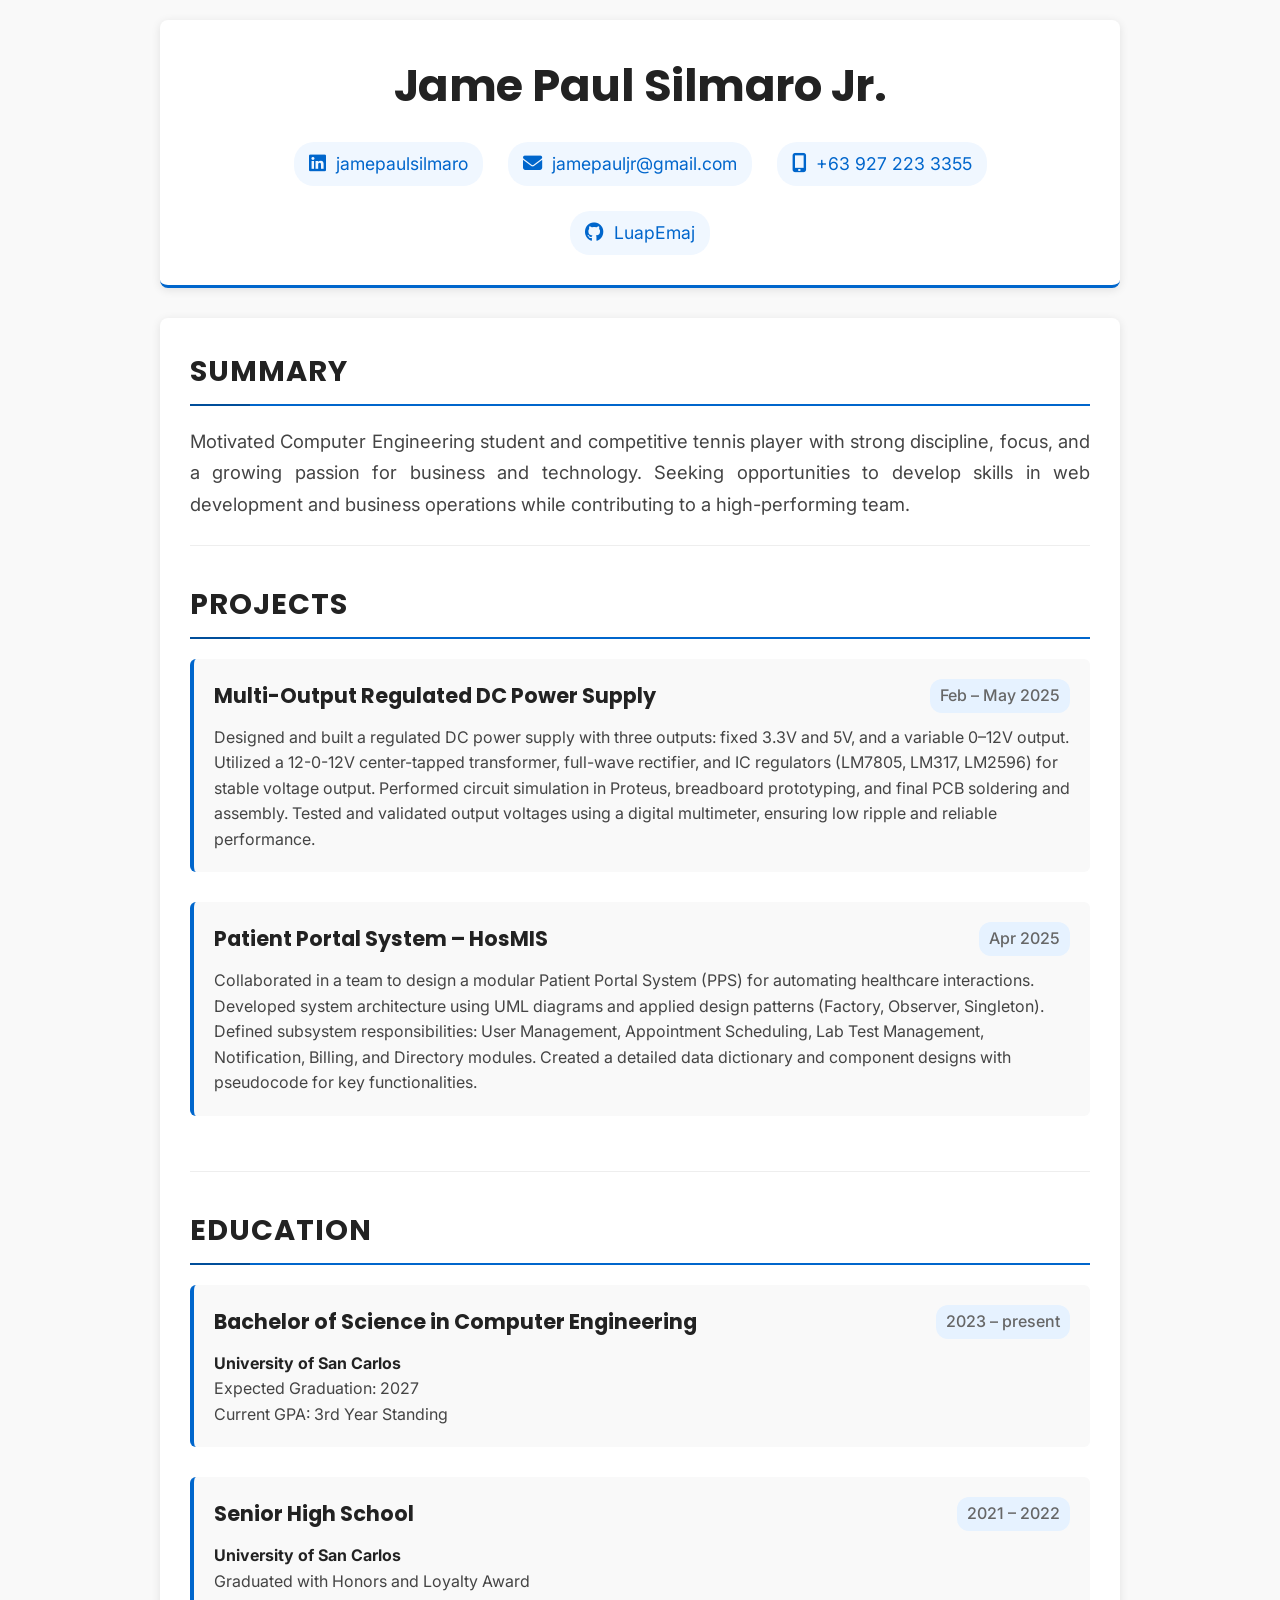
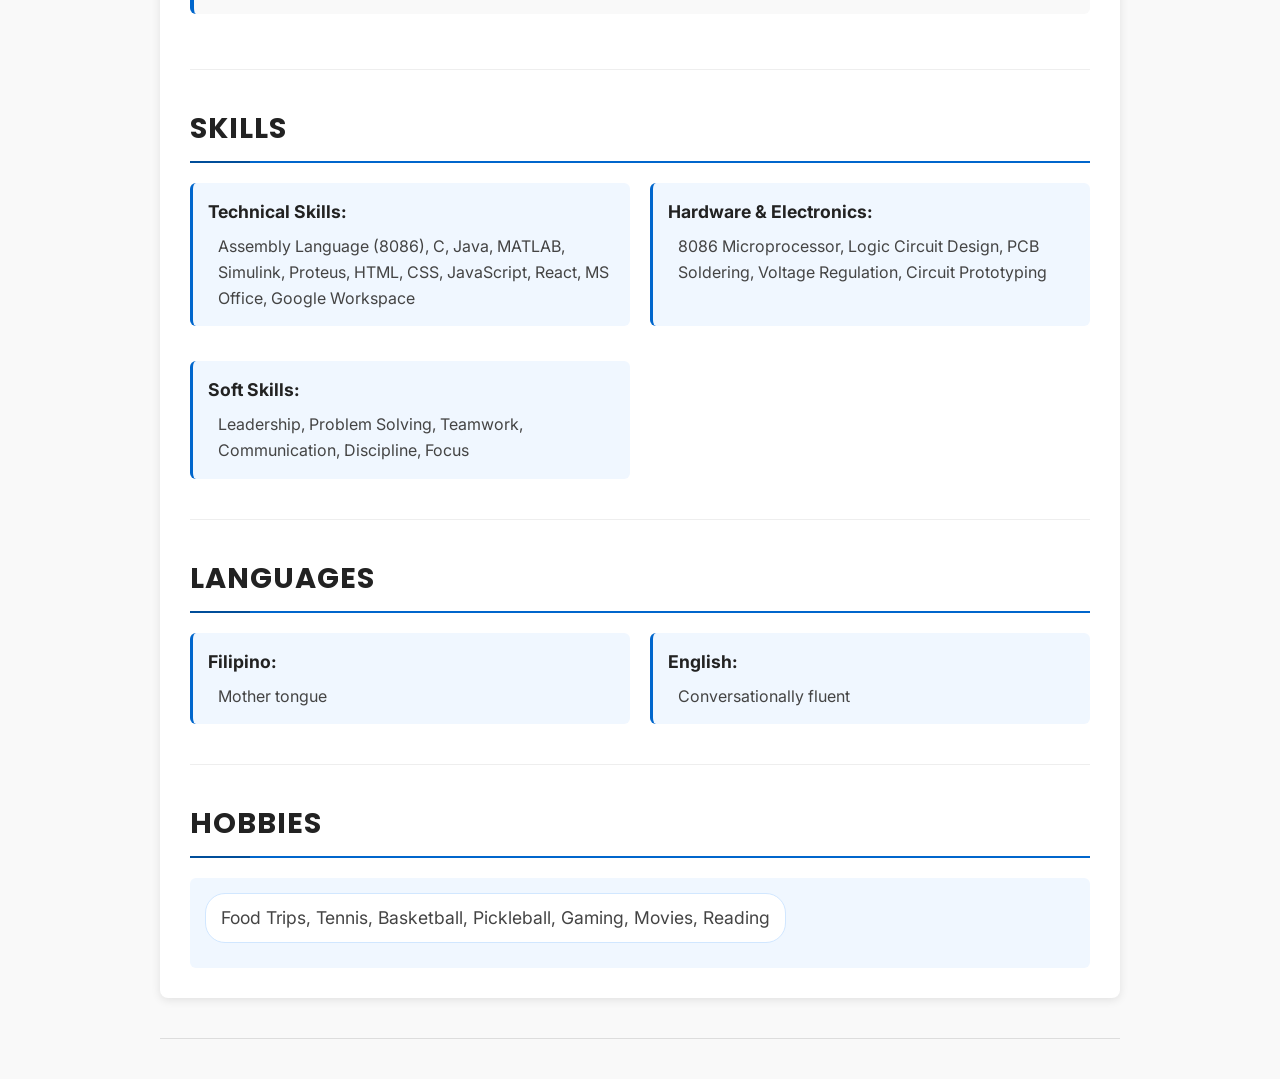
==== index.html @ 5ff4ba2f "Add files via upload" ====
<!DOCTYPE html>
<html lang="en">
<head>
    <meta charset="UTF-8">
    <meta name="viewport" content="width=device-width, initial-scale=1.0">
    <title>Jame Paul Silmaro Jr. - Resume</title>
    <link rel="stylesheet" href="https://cdnjs.cloudflare.com/ajax/libs/font-awesome/6.4.0/css/all.min.css">
    <link rel="preconnect" href="https://fonts.googleapis.com">
    <link rel="preconnect" href="https://fonts.gstatic.com" crossorigin>
    <link href="https://fonts.googleapis.com/css2?family=Inter:wght@400;500;600;700&family=Poppins:wght@600;700&display=swap" rel="stylesheet">
    <link rel="stylesheet" href="style.css">
</head>
<body>
    <!-- Header with Contact Info -->
    <header class="header">
        <div class="header-content">
            <h1>Jame Paul Silmaro Jr.</h1>
            <div class="contact-info">
                <div class="contact-item">
                    <i class="fab fa-linkedin"></i>
                    <a href="https://www.linkedin.com/in/jamepaulsilmaro" target="_blank">jamepaulsilmaro</a>
                </div>
                <div class="contact-item">
                    <i class="fas fa-envelope"></i>
                    <a href="mailto:jamepauljr@gmail.com">jamepauljr@gmail.com</a>
                </div>
                <div class="contact-item">
                    <i class="fas fa-mobile-alt"></i>
                    <a href="tel:+639272233355">+63 927 223 3355</a>
                </div>
                <div class="contact-item">
                    <i class="fab fa-github"></i>
                    <a href="https://www.github.com/LuapEmaj" target="_blank">LuapEmaj</a>
                </div>
            </div>
        </div>
    </header>

    <!-- Main Content -->
    <main class="main-content">
        <!-- Summary Section -->
        <section class="section">
            <h2 class="section-title">Summary</h2>
            <p class="summary">
                Motivated Computer Engineering student and competitive tennis player with strong discipline, focus, and a growing passion for business and technology. Seeking opportunities to develop skills in web development and business operations while contributing to a high-performing team.
            </p>
        </section>

        <!-- Projects Section -->
        <section class="section">
            <h2 class="section-title">Projects</h2>
            
            <div class="item">
                <div class="item-header">
                    <h3 class="item-title">Multi-Output Regulated DC Power Supply</h3>
                    <span class="item-date">Feb – May 2025</span>
                </div>
                <div class="item-content">
                    <p>Designed and built a regulated DC power supply with three outputs: fixed 3.3V and 5V, and a variable 0–12V output. Utilized a 12-0-12V center-tapped transformer, full-wave rectifier, and IC regulators (LM7805, LM317, LM2596) for stable voltage output. Performed circuit simulation in Proteus, breadboard prototyping, and final PCB soldering and assembly. Tested and validated output voltages using a digital multimeter, ensuring low ripple and reliable performance.</p>
                </div>
            </div>
            
            <div class="item">
                <div class="item-header">
                    <h3 class="item-title">Patient Portal System – HosMIS</h3>
                    <span class="item-date">Apr 2025</span>
                </div>
                <div class="item-content">
                    <p>Collaborated in a team to design a modular Patient Portal System (PPS) for automating healthcare interactions. Developed system architecture using UML diagrams and applied design patterns (Factory, Observer, Singleton). Defined subsystem responsibilities: User Management, Appointment Scheduling, Lab Test Management, Notification, Billing, and Directory modules. Created a detailed data dictionary and component designs with pseudocode for key functionalities.</p>
                </div>
            </div>
        </section>

        <!-- Education Section -->
        <section class="section">
            <h2 class="section-title">Education</h2>
            
            <div class="item">
                <div class="item-header">
                    <h3 class="item-title">Bachelor of Science in Computer Engineering</h3>
                    <span class="item-date">2023 – present</span>
                </div>
                <div class="item-content">
                    <p><strong>University of San Carlos</strong><br>
                    Expected Graduation: 2027<br>
                    Current GPA: 3rd Year Standing</p>
                </div>
            </div>
            
            <div class="item">
                <div class="item-header">
                    <h3 class="item-title">Senior High School</h3>
                    <span class="item-date">2021 – 2022</span>
                </div>
                <div class="item-content">
                    <p><strong>University of San Carlos</strong><br>
                    Graduated with Honors and Loyalty Award</p>
                </div>
            </div>
        </section>

        <!-- Skills Section -->
        <section class="section">
            <h2 class="section-title">Skills</h2>
            <div class="skills-container">
                <div class="skill-category">
                    <div class="category-title">Technical Skills:</div>
                    <div class="category-content">
                        Assembly Language (8086), C, Java, MATLAB, Simulink, Proteus, HTML, CSS, JavaScript, React, MS Office, Google Workspace
                    </div>
                </div>
                
                <div class="skill-category">
                    <div class="category-title">Hardware & Electronics:</div>
                    <div class="category-content">
                        8086 Microprocessor, Logic Circuit Design, PCB Soldering, Voltage Regulation, Circuit Prototyping
                    </div>
                </div>
                
                <div class="skill-category">
                    <div class="category-title">Soft Skills:</div>
                    <div class="category-content">
                        Leadership, Problem Solving, Teamwork, Communication, Discipline, Focus
                    </div>
                </div>
            </div>
        </section>

        <!-- Languages Section -->
        <section class="section">
            <h2 class="section-title">Languages</h2>
            <div class="languages-container">
                <div class="language-item">
                    <div class="category-title">Filipino:</div>
                    <div class="category-content">Mother tongue</div>
                </div>
                
                <div class="language-item">
                    <div class="category-title">English:</div>
                    <div class="category-content">Conversationally fluent</div>
                </div>
            </div>
        </section>

        <!-- Hobbies Section -->
        <section class="section">
            <h2 class="section-title">Hobbies</h2>
            <div class="hobbies">
                <p>Food Trips, Tennis, Basketball, Pickleball, Gaming, Movies, Reading</p>
            </div>
        </section>
    </main>

    <!-- Footer -->
    <footer class="footer">
        <div class="footer-content">
        </div>
    </footer>

    <script>
        // Set current date in footer
        const currentDate = new Date().toLocaleDateString('en-US', {
            year: 'numeric',
            month: 'long',
            day: 'numeric'
        });
        document.getElementById('current-date').textContent = currentDate;
        
        // Add print functionality
        document.addEventListener('keydown', function(e) {
            if (e.ctrlKey && e.key === 'p') {
                e.preventDefault();
                window.print();
            }
        });
    </script>
</body>
</html>
---- style.css ----
/* Reset and Base Styles */
* {
    margin: 0;
    padding: 0;
    box-sizing: border-box;
}

body {
    font-family: 'Inter', sans-serif;
    line-height: 1.6;
    color: #333;
    background-color: #f9f9f9;
    max-width: 1000px;
    margin: 0 auto;
    padding: 20px;
}

a {
    color: #0066cc;
    text-decoration: none;
    transition: color 0.3s ease;
}

a:hover {
    color: #004d99;
    text-decoration: underline;
}

/* Header Section */
.header {
    background-color: #fff;
    padding: 30px;
    border-radius: 8px;
    box-shadow: 0 2px 10px rgba(0, 0, 0, 0.1);
    margin-bottom: 30px;
    text-align: center;
    border-bottom: 3px solid #0066cc;
}

.header-content {
    max-width: 800px;
    margin: 0 auto;
}

.header h1 {
    font-family: 'Poppins', sans-serif;
    font-size: 2.8rem;
    margin-bottom: 20px;
    color: #222;
    letter-spacing: -0.5px;
    font-weight: 700;
}

.contact-info {
    display: flex;
    justify-content: center;
    flex-wrap: wrap;
    gap: 25px;
    font-size: 1.1rem;
    margin-top: 15px;
}

.contact-item {
    display: flex;
    align-items: center;
    gap: 10px;
    padding: 8px 15px;
    background-color: #f0f7ff;
    border-radius: 20px;
    transition: transform 0.3s ease, background-color 0.3s ease;
}

.contact-item:hover {
    transform: translateY(-2px);
    background-color: #e1f0ff;
}

.contact-item i {
    color: #0066cc;
    font-size: 1.2rem;
}

/* Main Content */
.main-content {
    background-color: #fff;
    padding: 30px;
    border-radius: 8px;
    box-shadow: 0 2px 10px rgba(0, 0, 0, 0.1);
}

/* Section Styling */
.section {
    margin-bottom: 35px;
    padding-bottom: 25px;
    border-bottom: 1px solid #eee;
}

.section:last-of-type {
    border-bottom: none;
    margin-bottom: 0;
    padding-bottom: 0;
}

.section-title {
    font-family: 'Poppins', sans-serif;
    font-size: 1.8rem;
    margin-bottom: 20px;
    color: #222;
    text-transform: uppercase;
    letter-spacing: 1px;
    padding-bottom: 10px;
    border-bottom: 2px solid #0066cc;
    position: relative;
}

.section-title::after {
    content: '';
    position: absolute;
    bottom: -2px;
    left: 0;
    width: 60px;
    height: 2px;
    background-color: #004d99;
}

/* Summary Section */
.summary {
    font-size: 1.15rem;
    line-height: 1.7;
    text-align: justify;
    color: #444;
}

/* Item Styling for Projects and Education */
.item {
    margin-bottom: 30px;
    padding: 20px;
    background-color: #f9f9f9;
    border-radius: 6px;
    border-left: 4px solid #0066cc;
    transition: transform 0.3s ease, box-shadow 0.3s ease;
}

.item:hover {
    transform: translateX(5px);
    box-shadow: 0 4px 12px rgba(0, 0, 0, 0.1);
}

.item-header {
    display: flex;
    justify-content: space-between;
    align-items: flex-start;
    margin-bottom: 12px;
    flex-wrap: wrap;
}

.item-title {
    font-family: 'Poppins', sans-serif;
    font-size: 1.3rem;
    font-weight: 700;
    color: #222;
    margin-right: 15px;
}

.item-date {
    font-size: 1rem;
    color: #666;
    white-space: nowrap;
    background-color: #e6f2ff;
    padding: 4px 10px;
    border-radius: 12px;
    font-weight: 500;
}

.item-content {
    line-height: 1.6;
    color: #444;
}

.item-content strong {
    color: #222;
}

/* Skills & Languages */
.skills-container, .languages-container {
    display: grid;
    grid-template-columns: repeat(auto-fill, minmax(300px, 1fr));
    gap: 20px;
}

.skill-category, .language-item {
    margin-bottom: 15px;
    padding: 15px;
    background-color: #f0f7ff;
    border-radius: 6px;
    border-left: 3px solid #0066cc;
}

.category-title {
    font-weight: 700;
    margin-bottom: 8px;
    color: #222;
    font-size: 1.1rem;
}

.category-content {
    padding-left: 10px;
    color: #444;
    line-height: 1.6;
}

/* Hobbies */
.hobbies {
    font-size: 1.1rem;
    line-height: 1.8;
    padding: 15px;
    background-color: #f0f7ff;
    border-radius: 6px;
    color: #444;
}

.hobbies p {
    display: inline-block;
    padding: 8px 15px;
    background-color: #fff;
    border-radius: 20px;
    margin-right: 10px;
    margin-bottom: 10px;
    border: 1px solid #d1e7ff;
}

/* Footer */
.footer {
    text-align: center;
    margin-top: 40px;
    padding-top: 20px;
    border-top: 1px solid #ddd;
    color: #666;
    font-size: 0.9rem;
}

.footer-content {
    max-width: 800px;
    margin: 0 auto;
}

/* Responsive Design */
@media (max-width: 768px) {
    body {
        padding: 15px;
    }
    
    .header {
        padding: 20px;
    }
    
    .header h1 {
        font-size: 2.2rem;
    }
    
    .contact-info {
        flex-direction: column;
        align-items: center;
        gap: 12px;
    }
    
    .contact-item {
        width: 100%;
        justify-content: center;
    }
    
    .main-content {
        padding: 20px;
    }
    
    .item-header {
        flex-direction: column;
        align-items: flex-start;
    }
    
    .item-date {
        margin-top: 8px;
    }
    
    .skills-container, .languages-container {
        grid-template-columns: 1fr;
    }
    
    .section-title {
        font-size: 1.6rem;
    }
}

@media (max-width: 480px) {
    .header h1 {
        font-size: 1.8rem;
    }
    
    .section-title {
        font-size: 1.4rem;
    }
    
    .item-title {
        font-size: 1.1rem;
    }
    
    .item {
        padding: 15px;
    }
}

/* Print Styles */
@media print {
    body {
        background-color: white;
        padding: 0;
        max-width: 100%;
        font-size: 12pt;
    }
    
    .header {
        box-shadow: none;
        border: 1px solid #ddd;
    }
    
    .main-content {
        box-shadow: none;
        border: 1px solid #ddd;
    }
    
    .section {
        page-break-inside: avoid;
    }
    
    .item {
        break-inside: avoid;
    }
    
    a {
        color: #333;
        text-decoration: none;
    }
    
    .contact-item {
        background-color: transparent;
    }
    
    .item-date {
        background-color: transparent;
    }
    
    .skill-category, .language-item, .hobbies {
        background-color: transparent;
        border-left: none;
    }
    
    .footer {
        border-top: 1px solid #aaa;
    }
}
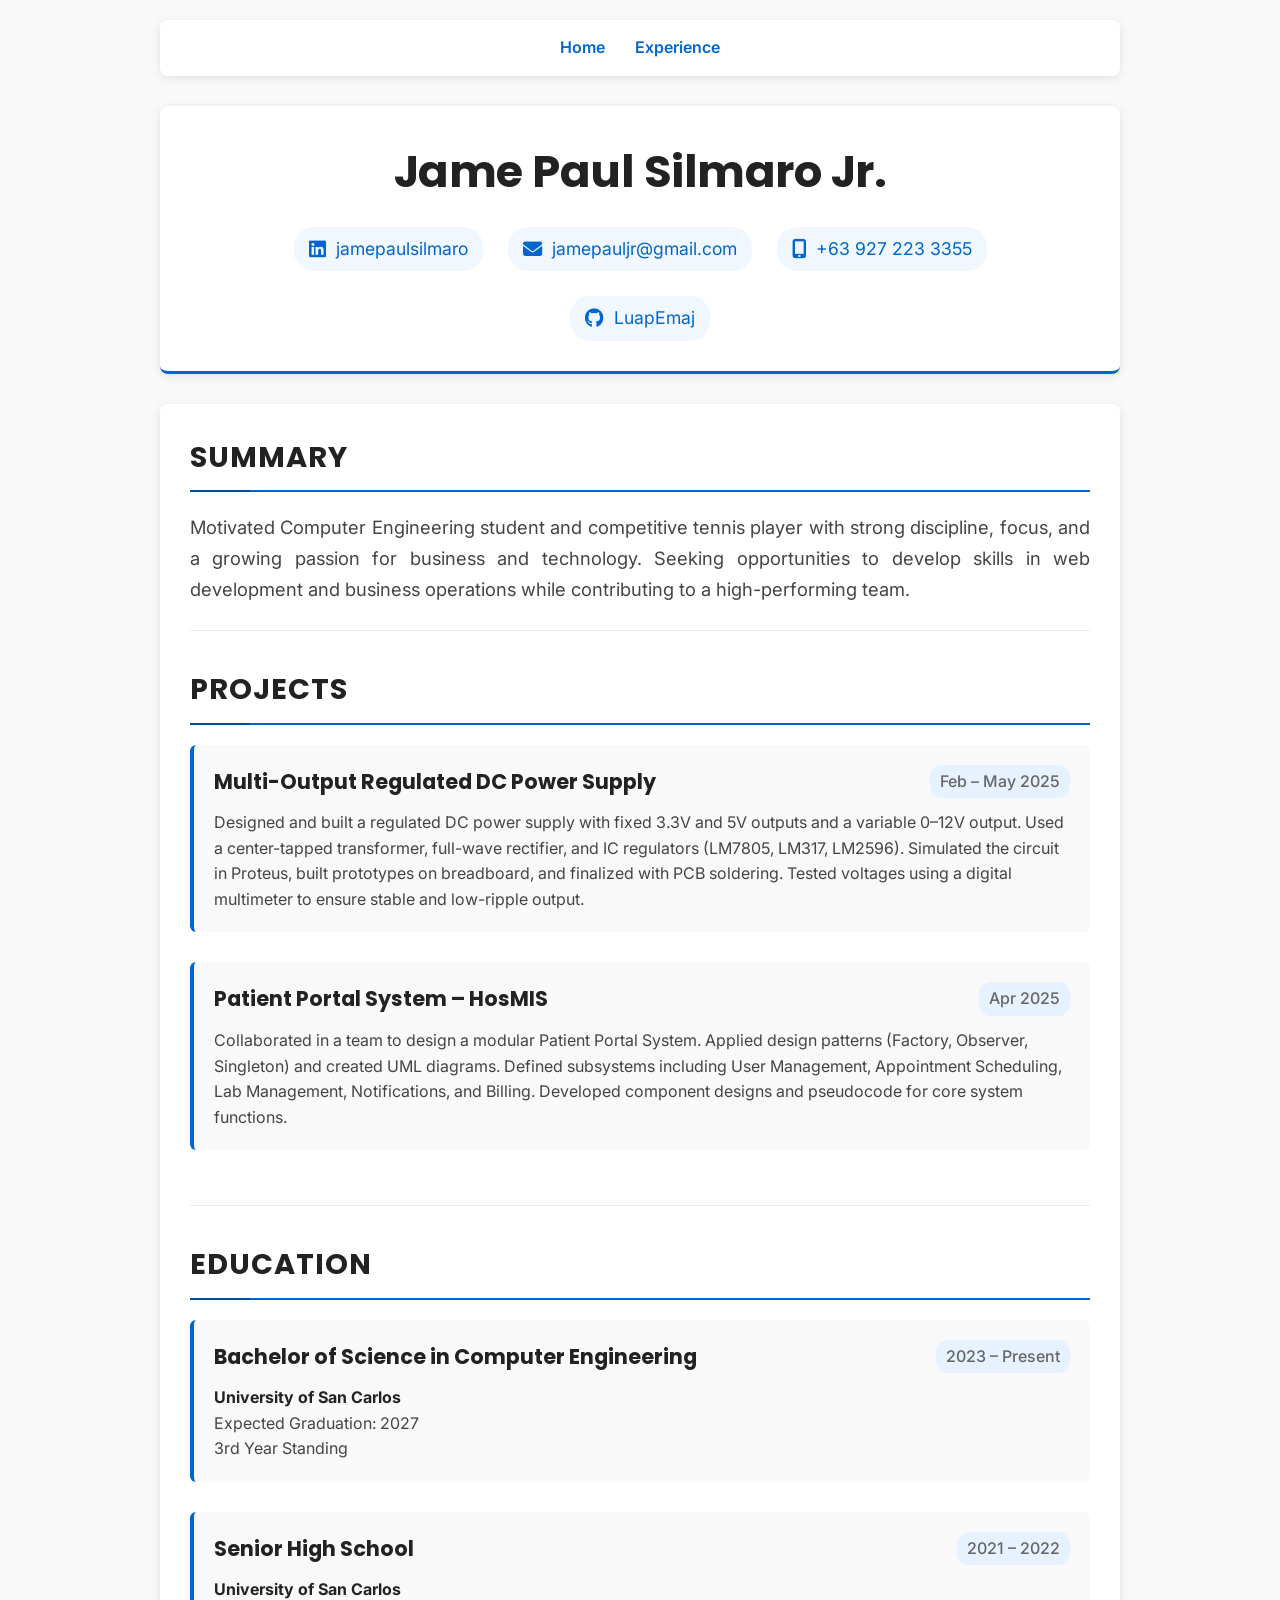
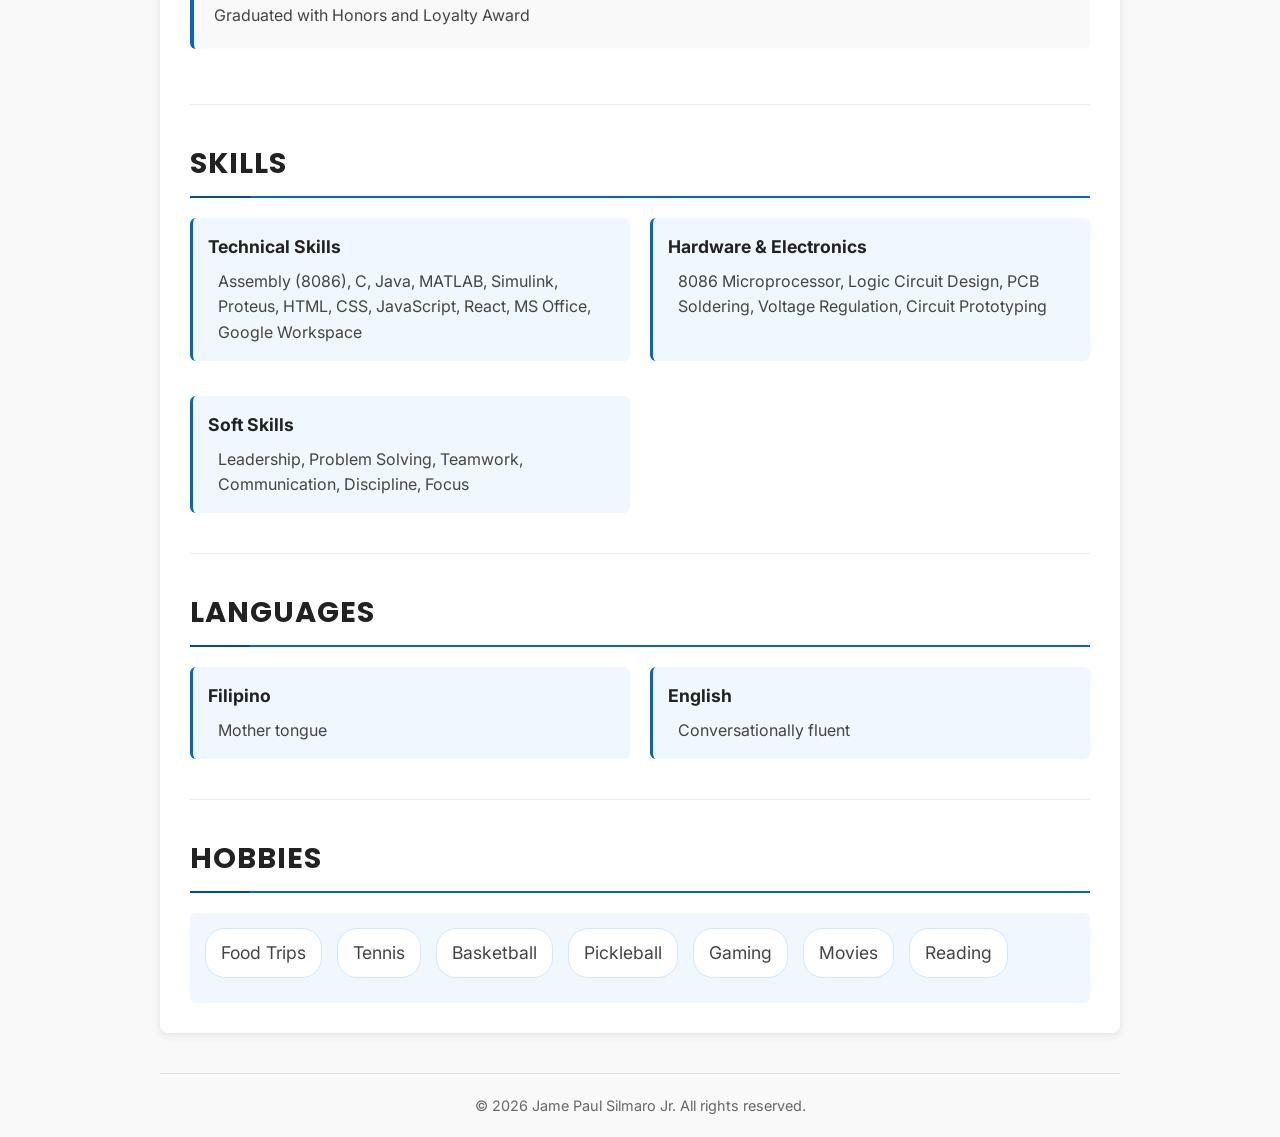
==== commit 62c41112: "commit" ====
--- a/index.html
+++ b/index.html
@@ -2,32 +2,50 @@
 <html lang="en">
 <head>
     <meta charset="UTF-8">
+    <title>Jame Paul Silmaro Jr. - Resume</title>
     <meta name="viewport" content="width=device-width, initial-scale=1.0">
-    <title>Jame Paul Silmaro Jr. - Resume</title>
     <link rel="stylesheet" href="https://cdnjs.cloudflare.com/ajax/libs/font-awesome/6.4.0/css/all.min.css">
+
+    <!-- Google Fonts -->
     <link rel="preconnect" href="https://fonts.googleapis.com">
     <link rel="preconnect" href="https://fonts.gstatic.com" crossorigin>
     <link href="https://fonts.googleapis.com/css2?family=Inter:wght@400;500;600;700&family=Poppins:wght@600;700&display=swap" rel="stylesheet">
+
+    <!-- Main CSS -->
     <link rel="stylesheet" href="style.css">
 </head>
+
 <body>
-    <!-- Header with Contact Info -->
+
+    <!-- Navigation -->
+    <nav class="nav">
+        <div class="nav-container">
+            <a href="index.html">Home</a>
+            <a href="experience.html">Experience</a>
+        </div>
+    </nav>
+
+    <!-- Header -->
     <header class="header">
         <div class="header-content">
             <h1>Jame Paul Silmaro Jr.</h1>
+
             <div class="contact-info">
                 <div class="contact-item">
                     <i class="fab fa-linkedin"></i>
                     <a href="https://www.linkedin.com/in/jamepaulsilmaro" target="_blank">jamepaulsilmaro</a>
                 </div>
+
                 <div class="contact-item">
                     <i class="fas fa-envelope"></i>
                     <a href="mailto:jamepauljr@gmail.com">jamepauljr@gmail.com</a>
                 </div>
+
                 <div class="contact-item">
                     <i class="fas fa-mobile-alt"></i>
                     <a href="tel:+639272233355">+63 927 223 3355</a>
                 </div>
+
                 <div class="contact-item">
                     <i class="fab fa-github"></i>
                     <a href="https://www.github.com/LuapEmaj" target="_blank">LuapEmaj</a>
@@ -38,141 +56,159 @@
 
     <!-- Main Content -->
     <main class="main-content">
-        <!-- Summary Section -->
+
+        <!-- Summary -->
         <section class="section">
             <h2 class="section-title">Summary</h2>
             <p class="summary">
-                Motivated Computer Engineering student and competitive tennis player with strong discipline, focus, and a growing passion for business and technology. Seeking opportunities to develop skills in web development and business operations while contributing to a high-performing team.
+                Motivated Computer Engineering student and competitive tennis player with strong discipline, focus, and a growing passion for business and technology.
+                Seeking opportunities to develop skills in web development and business operations while contributing to a high-performing team.
             </p>
         </section>
 
-        <!-- Projects Section -->
+        <!-- Projects -->
         <section class="section">
             <h2 class="section-title">Projects</h2>
-            
+
             <div class="item">
                 <div class="item-header">
                     <h3 class="item-title">Multi-Output Regulated DC Power Supply</h3>
                     <span class="item-date">Feb – May 2025</span>
                 </div>
                 <div class="item-content">
-                    <p>Designed and built a regulated DC power supply with three outputs: fixed 3.3V and 5V, and a variable 0–12V output. Utilized a 12-0-12V center-tapped transformer, full-wave rectifier, and IC regulators (LM7805, LM317, LM2596) for stable voltage output. Performed circuit simulation in Proteus, breadboard prototyping, and final PCB soldering and assembly. Tested and validated output voltages using a digital multimeter, ensuring low ripple and reliable performance.</p>
-                </div>
-            </div>
-            
+                    <p>
+                        Designed and built a regulated DC power supply with fixed 3.3V and 5V outputs and a variable 0–12V output.
+                        Used a center-tapped transformer, full-wave rectifier, and IC regulators (LM7805, LM317, LM2596).
+                        Simulated the circuit in Proteus, built prototypes on breadboard, and finalized with PCB soldering.
+                        Tested voltages using a digital multimeter to ensure stable and low-ripple output.
+                    </p>
+                </div>
+            </div>
+
             <div class="item">
                 <div class="item-header">
                     <h3 class="item-title">Patient Portal System – HosMIS</h3>
                     <span class="item-date">Apr 2025</span>
                 </div>
                 <div class="item-content">
-                    <p>Collaborated in a team to design a modular Patient Portal System (PPS) for automating healthcare interactions. Developed system architecture using UML diagrams and applied design patterns (Factory, Observer, Singleton). Defined subsystem responsibilities: User Management, Appointment Scheduling, Lab Test Management, Notification, Billing, and Directory modules. Created a detailed data dictionary and component designs with pseudocode for key functionalities.</p>
-                </div>
-            </div>
-        </section>
-
-        <!-- Education Section -->
+                    <p>
+                        Collaborated in a team to design a modular Patient Portal System.
+                        Applied design patterns (Factory, Observer, Singleton) and created UML diagrams.
+                        Defined subsystems including User Management, Appointment Scheduling, Lab Management, Notifications, and Billing.
+                        Developed component designs and pseudocode for core system functions.
+                    </p>
+                </div>
+            </div>
+        </section>
+
+        <!-- Education -->
         <section class="section">
             <h2 class="section-title">Education</h2>
-            
+
             <div class="item">
                 <div class="item-header">
                     <h3 class="item-title">Bachelor of Science in Computer Engineering</h3>
-                    <span class="item-date">2023 – present</span>
-                </div>
-                <div class="item-content">
-                    <p><strong>University of San Carlos</strong><br>
-                    Expected Graduation: 2027<br>
-                    Current GPA: 3rd Year Standing</p>
-                </div>
-            </div>
-            
+                    <span class="item-date">2023 – Present</span>
+                </div>
+                <div class="item-content">
+                    <p>
+                        <strong>University of San Carlos</strong><br>
+                        Expected Graduation: 2027<br>
+                        3rd Year Standing
+                    </p>
+                </div>
+            </div>
+
             <div class="item">
                 <div class="item-header">
                     <h3 class="item-title">Senior High School</h3>
                     <span class="item-date">2021 – 2022</span>
                 </div>
                 <div class="item-content">
-                    <p><strong>University of San Carlos</strong><br>
-                    Graduated with Honors and Loyalty Award</p>
-                </div>
-            </div>
-        </section>
-
-        <!-- Skills Section -->
+                    <p>
+                        <strong>University of San Carlos</strong><br>
+                        Graduated with Honors and Loyalty Award
+                    </p>
+                </div>
+            </div>
+        </section>
+
+        <!-- Skills -->
         <section class="section">
             <h2 class="section-title">Skills</h2>
+
             <div class="skills-container">
+
                 <div class="skill-category">
-                    <div class="category-title">Technical Skills:</div>
+                    <div class="category-title">Technical Skills</div>
                     <div class="category-content">
-                        Assembly Language (8086), C, Java, MATLAB, Simulink, Proteus, HTML, CSS, JavaScript, React, MS Office, Google Workspace
+                        Assembly (8086), C, Java, MATLAB, Simulink, Proteus,
+                        HTML, CSS, JavaScript, React,
+                        MS Office, Google Workspace
                     </div>
                 </div>
-                
+
                 <div class="skill-category">
-                    <div class="category-title">Hardware & Electronics:</div>
+                    <div class="category-title">Hardware & Electronics</div>
                     <div class="category-content">
-                        8086 Microprocessor, Logic Circuit Design, PCB Soldering, Voltage Regulation, Circuit Prototyping
+                        8086 Microprocessor, Logic Circuit Design,
+                        PCB Soldering, Voltage Regulation,
+                        Circuit Prototyping
                     </div>
                 </div>
-                
+
                 <div class="skill-category">
-                    <div class="category-title">Soft Skills:</div>
+                    <div class="category-title">Soft Skills</div>
                     <div class="category-content">
-                        Leadership, Problem Solving, Teamwork, Communication, Discipline, Focus
+                        Leadership, Problem Solving,
+                        Teamwork, Communication,
+                        Discipline, Focus
                     </div>
                 </div>
-            </div>
-        </section>
-
-        <!-- Languages Section -->
+
+            </div>
+        </section>
+
+        <!-- Languages -->
         <section class="section">
             <h2 class="section-title">Languages</h2>
+
             <div class="languages-container">
+
                 <div class="language-item">
-                    <div class="category-title">Filipino:</div>
+                    <div class="category-title">Filipino</div>
                     <div class="category-content">Mother tongue</div>
                 </div>
-                
+
                 <div class="language-item">
-                    <div class="category-title">English:</div>
+                    <div class="category-title">English</div>
                     <div class="category-content">Conversationally fluent</div>
                 </div>
-            </div>
-        </section>
-
-        <!-- Hobbies Section -->
+
+            </div>
+        </section>
+
+        <!-- Hobbies -->
         <section class="section">
             <h2 class="section-title">Hobbies</h2>
             <div class="hobbies">
-                <p>Food Trips, Tennis, Basketball, Pickleball, Gaming, Movies, Reading</p>
-            </div>
-        </section>
+                <p>Food Trips</p>
+                <p>Tennis</p>
+                <p>Basketball</p>
+                <p>Pickleball</p>
+                <p>Gaming</p>
+                <p>Movies</p>
+                <p>Reading</p>
+            </div>
+        </section>
+
     </main>
 
-    <!-- Footer -->
     <footer class="footer">
         <div class="footer-content">
+            <p>&copy; 2026 Jame Paul Silmaro Jr. All rights reserved.</p>
         </div>
     </footer>
 
-    <script>
-        // Set current date in footer
-        const currentDate = new Date().toLocaleDateString('en-US', {
-            year: 'numeric',
-            month: 'long',
-            day: 'numeric'
-        });
-        document.getElementById('current-date').textContent = currentDate;
-        
-        // Add print functionality
-        document.addEventListener('keydown', function(e) {
-            if (e.ctrlKey && e.key === 'p') {
-                e.preventDefault();
-                window.print();
-            }
-        });
-    </script>
 </body>
 </html>
--- a/style.css
+++ b/style.css
@@ -243,6 +243,33 @@
     max-width: 800px;
     margin: 0 auto;
 }
+/* Navigation */
+.nav {
+    background-color: #fff;
+    padding: 15px 30px;
+    margin-bottom: 30px;
+    border-radius: 8px;
+    box-shadow: 0 2px 10px rgba(0, 0, 0, 0.1);
+    text-align: center;
+}
+
+.nav-container {
+    display: flex;
+    justify-content: center;
+    gap: 30px;
+    flex-wrap: wrap;
+}
+
+.nav a {
+    font-weight: 600;
+    font-size: 1rem;
+    color: #0066cc;
+    transition: 0.3s ease;
+}
+
+.nav a:hover {
+    color: #004d99;
+}
 
 /* Responsive Design */
 @media (max-width: 768px) {
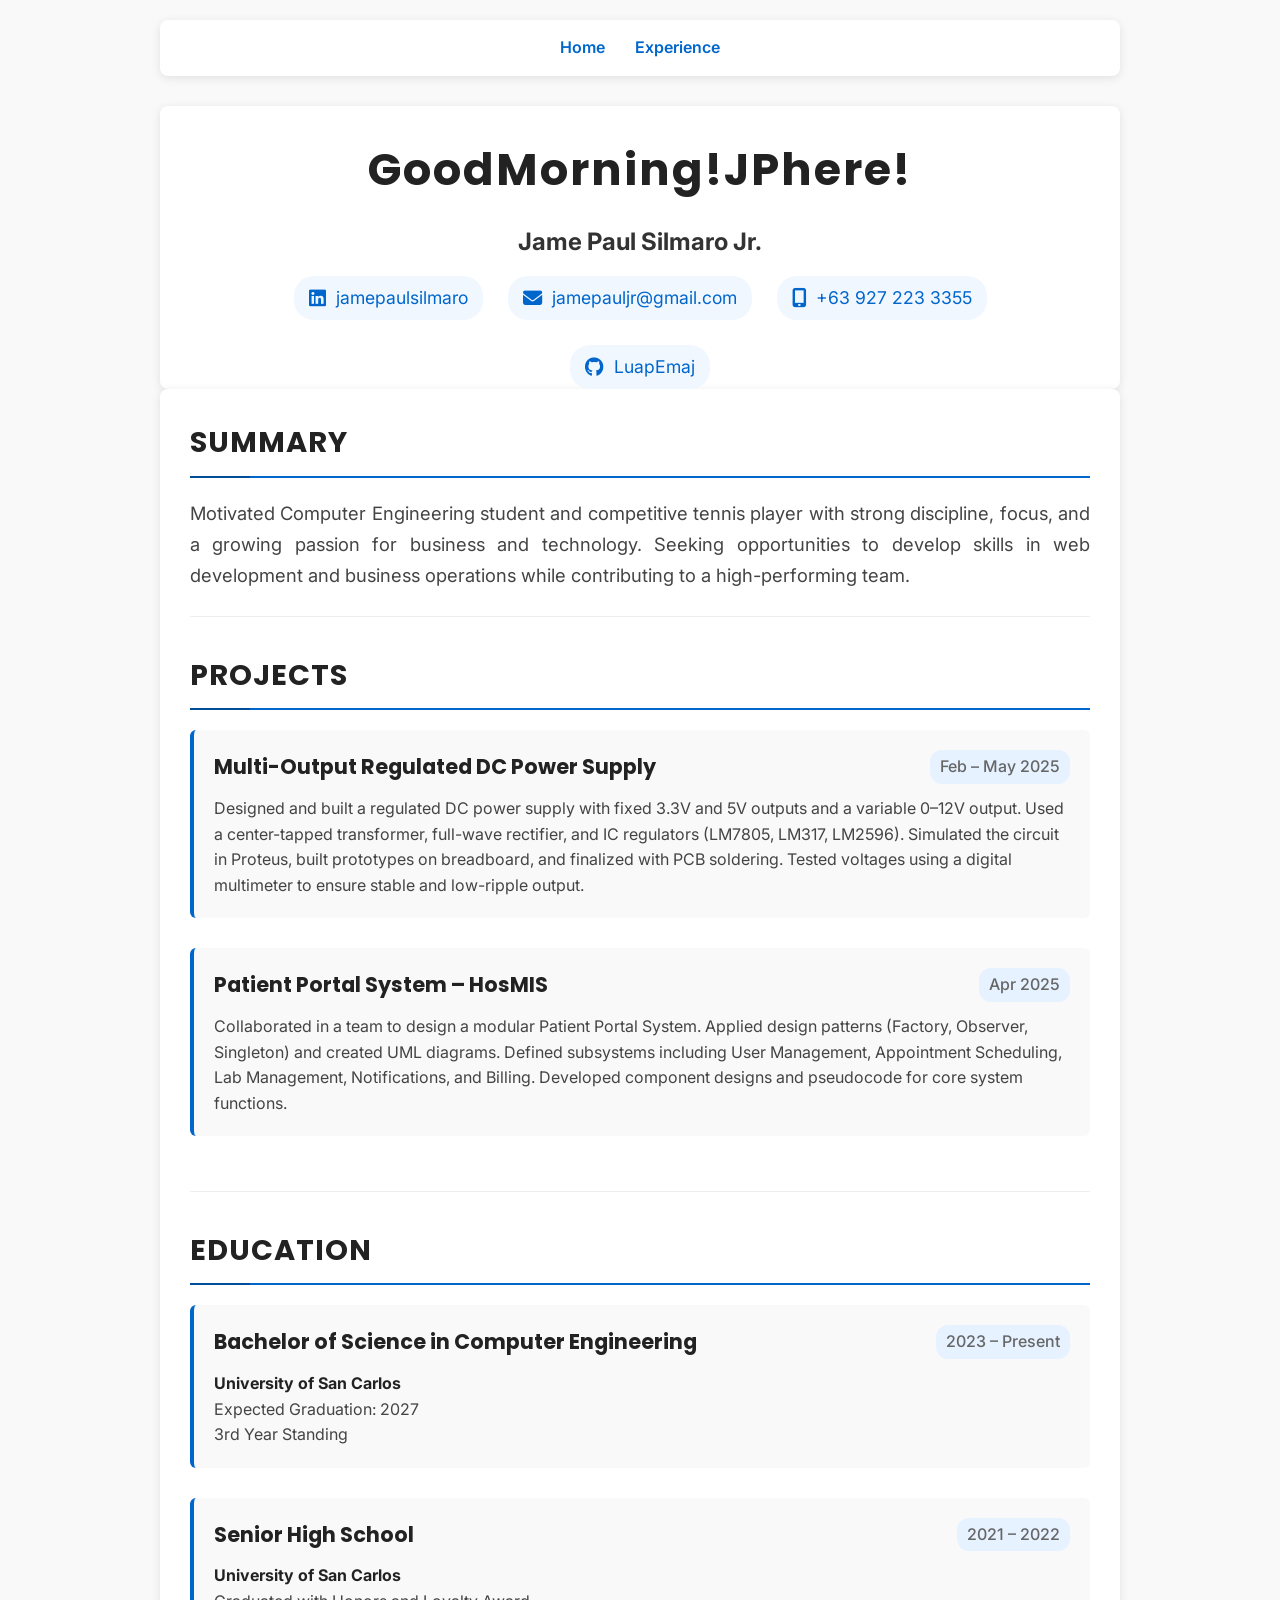
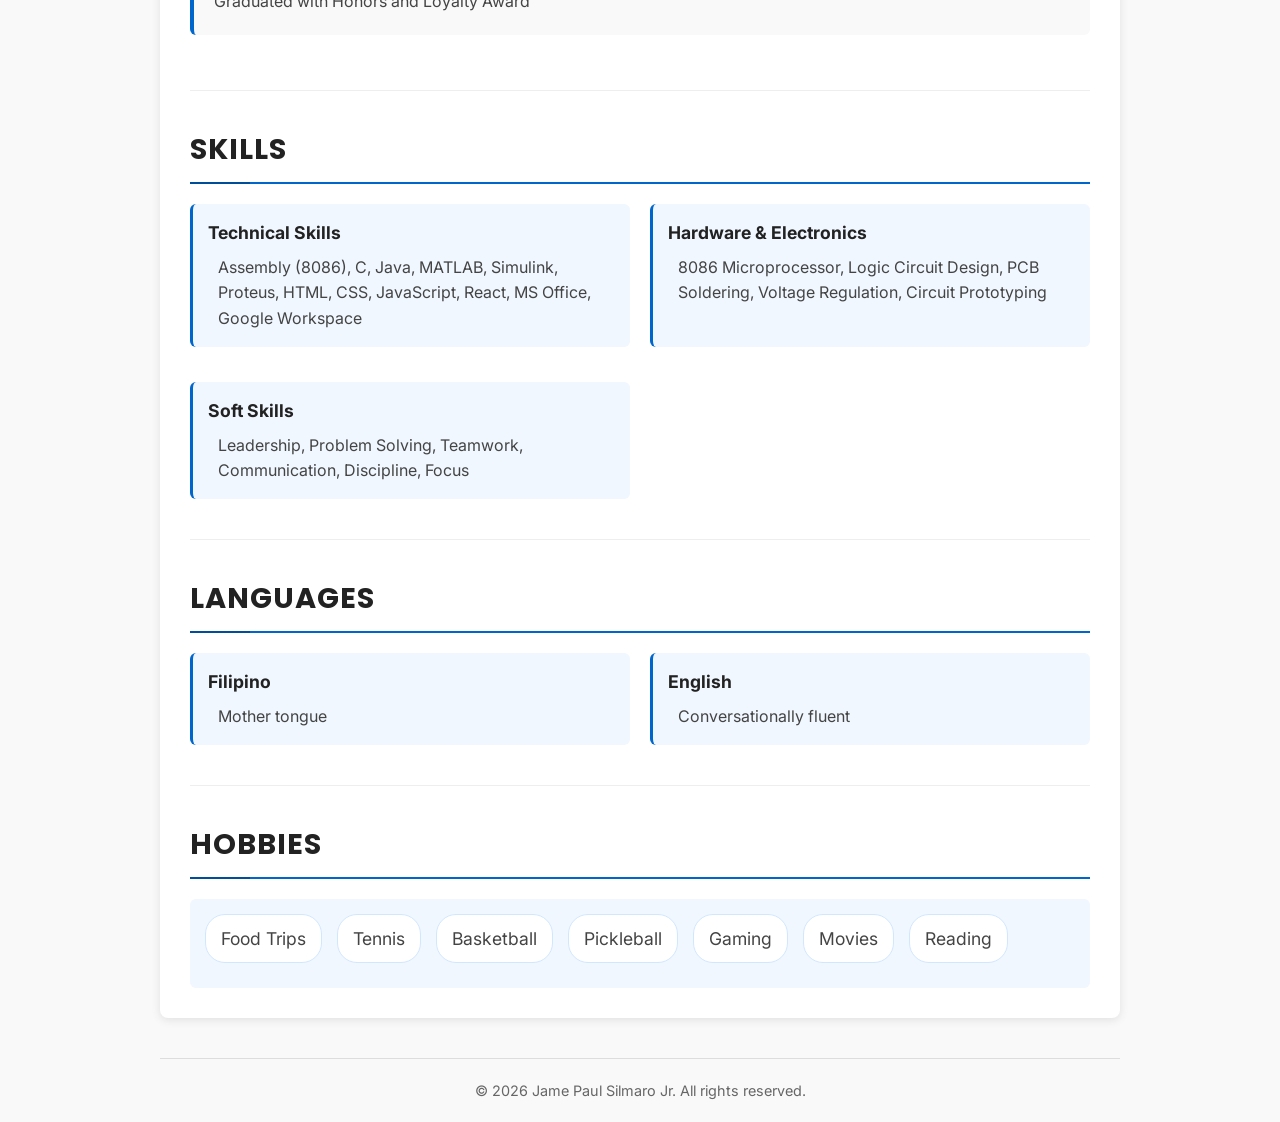
==== commit 4842fdce: "I implemented a JavaScript typewriter effect that greets users based on their local time of day. the" ====
--- a/index.html
+++ b/index.html
@@ -26,14 +26,16 @@
     </nav>
 
     <!-- Header -->
-    <header class="header">
+    <header class="section header">
         <div class="header-content">
-            <h1>Jame Paul Silmaro Jr.</h1>
+            <h1 id="main-title">Jame Paul Silmaro Jr.</h1>
+            <h2 class="section">Jame Paul Silmaro Jr.</h2>
+            
 
             <div class="contact-info">
                 <div class="contact-item">
                     <i class="fab fa-linkedin"></i>
-                    <a href="https://www.linkedin.com/in/jamepaulsilmaro" target="_blank">jamepaulsilmaro</a>
+                    <a href="https://www.linkedin.com/in/jame-paul-silmaro-73483a255/" target="_blank">jamepaulsilmaro</a>
                 </div>
 
                 <div class="contact-item">
@@ -204,11 +206,12 @@
 
     </main>
 
+
     <footer class="footer">
         <div class="footer-content">
             <p>&copy; 2026 Jame Paul Silmaro Jr. All rights reserved.</p>
         </div>
     </footer>
-
+<script src="app.js"></script>
 </body>
-</html>+</html>
--- a/style.css
+++ b/style.css
@@ -270,6 +270,12 @@
 .nav a:hover {
     color: #004d99;
 }
+#main-title {
+    letter-spacing: 2px; /* Adds 2px of breathing room between every letter */
+    word-spacing: 0.2rem;   /* Adds extra space specifically between words */
+    line-height: 1.5;    /* Prevents letters from touching the line above/below */
+
+}
 
 /* Responsive Design */
 @media (max-width: 768px) {
@@ -384,4 +390,4 @@
     .footer {
         border-top: 1px solid #aaa;
     }
-}+}
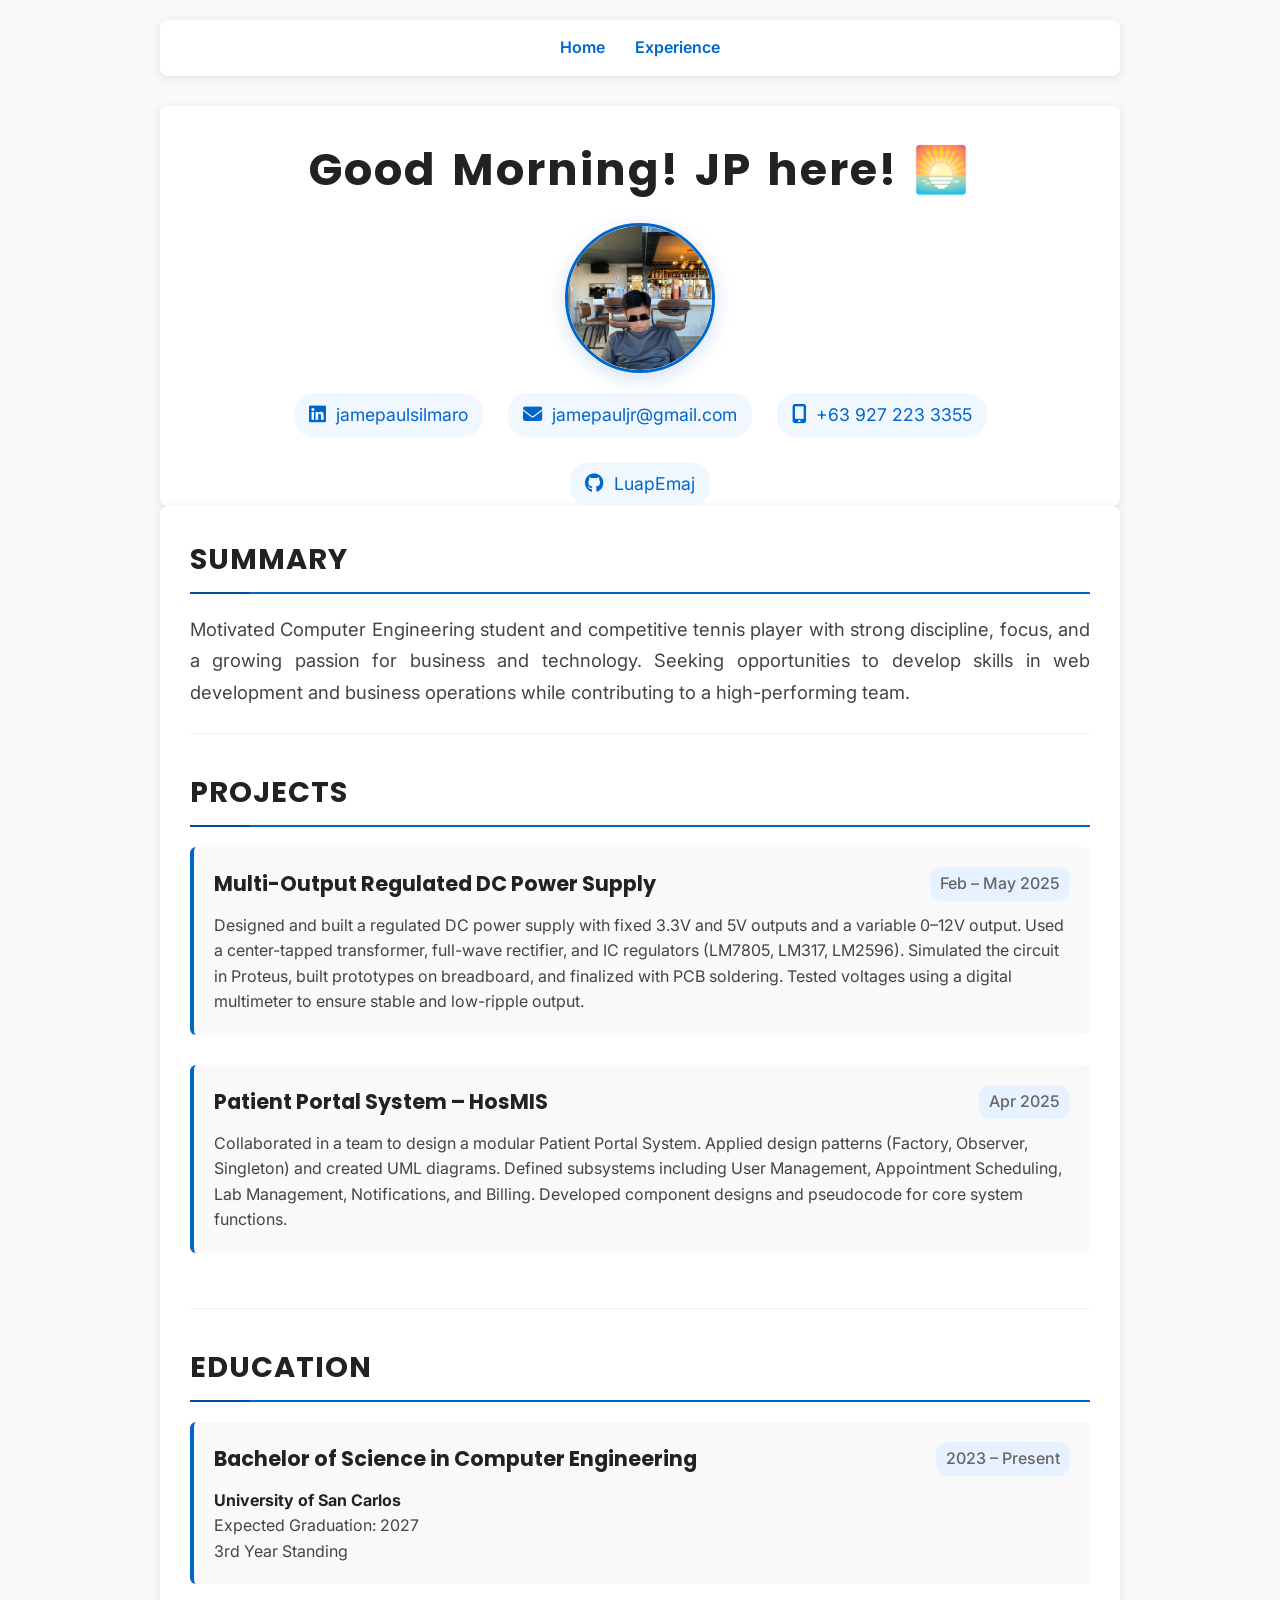
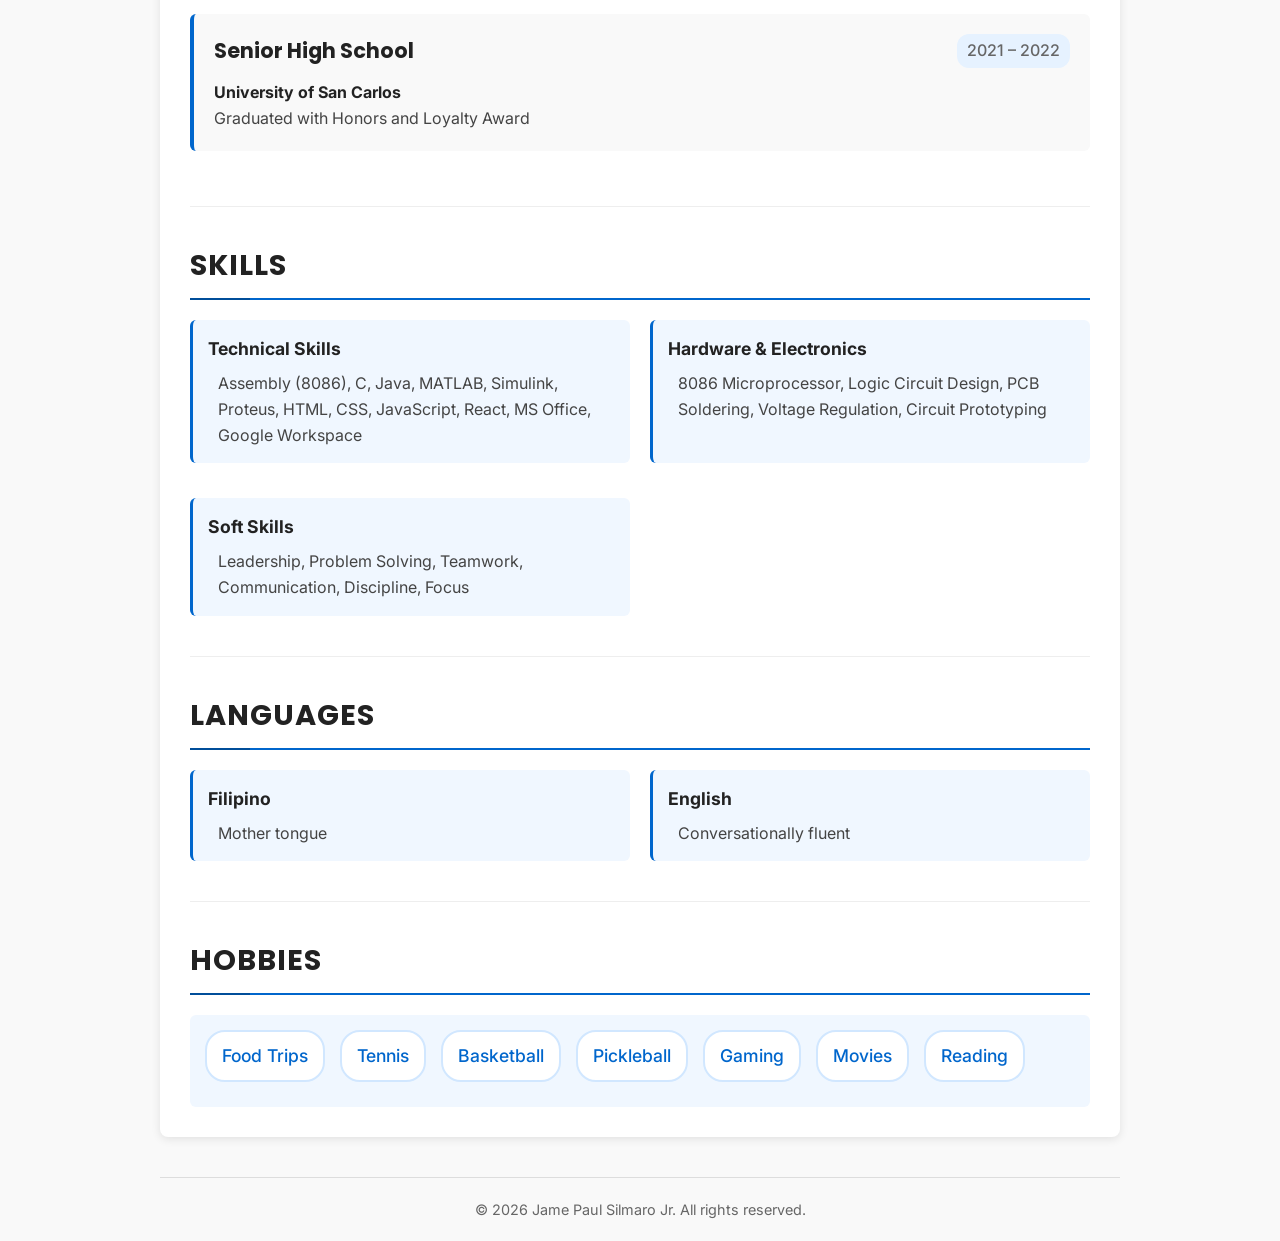
==== commit d87c1c67: "Improved version of the portfolio website with enhanced styling, added profile photo, and interactiv" ====
--- a/index.html
+++ b/index.html
@@ -28,9 +28,8 @@
     <!-- Header -->
     <header class="section header">
         <div class="header-content">
-            <h1 id="main-title">Jame Paul Silmaro Jr.</h1>
-            <h2 class="section">Jame Paul Silmaro Jr.</h2>
-            
+            <h1 id="main-title"></h1>
+            <img src="jp.jpg" alt="JP's profile photo" class="profile-photo">
 
             <div class="contact-info">
                 <div class="contact-item">
@@ -194,13 +193,13 @@
         <section class="section">
             <h2 class="section-title">Hobbies</h2>
             <div class="hobbies">
-                <p>Food Trips</p>
-                <p>Tennis</p>
-                <p>Basketball</p>
-                <p>Pickleball</p>
-                <p>Gaming</p>
-                <p>Movies</p>
-                <p>Reading</p>
+                <a href="https://youtu.be/82qTVUGEjrs?si=j7qeIv2z3lpFGjl_" target="_blank" class="hobby-item" data-hobby="food-trips">Food Trips</a>
+                <a href="https://www.atptour.com" target="_blank" class="hobby-item" data-hobby="tennis">Tennis</a>
+                <a href="https://www.nba.com" target="_blank" class="hobby-item" data-hobby="basketball">Basketball</a>
+                <a href="https://www.ppatour.com" target="_blank" class="hobby-item" data-hobby="pickleball">Pickleball</a>
+                <a href="https://www.steam.com" target="_blank" class="hobby-item" data-hobby="gaming">Gaming</a>
+                <a href="https://www.imdb.com" target="_blank" class="hobby-item" data-hobby="movies">Movies</a>
+                <a href="https://www.goodreads.com" target="_blank" class="hobby-item" data-hobby="reading">Reading</a>
             </div>
         </section>
 
--- a/style.css
+++ b/style.css
@@ -13,6 +13,19 @@
     max-width: 1000px;
     margin: 0 auto;
     padding: 20px;
+}
+
+/* Scroll Progress Bar */
+.scroll-progress-bar {
+    position: fixed;
+    top: 0;
+    left: 0;
+    height: 3px;
+    background: linear-gradient(90deg, #0066cc, #00d4ff);
+    width: 0%;
+    transition: width 0.1s ease;
+    z-index: 9999;
+    box-shadow: 0 0 8px rgba(0, 102, 204, 0.6);
 }
 
 a {
@@ -49,6 +62,23 @@
     color: #222;
     letter-spacing: -0.5px;
     font-weight: 700;
+}
+
+.profile-photo {
+    width: 150px;
+    height: 150px;
+    border-radius: 50%;
+    object-fit: cover;
+    display: block;
+    margin: 0 auto 20px;
+    box-shadow: 0 5px 20px rgba(0, 102, 204, 0.2);
+    border: 3px solid #0066cc;
+    transition: transform 0.3s ease, box-shadow 0.3s ease;
+}
+
+.profile-photo:hover {
+    transform: scale(1.05);
+    box-shadow: 0 8px 25px rgba(0, 102, 204, 0.3);
 }
 
 .contact-info {
@@ -219,14 +249,27 @@
     color: #444;
 }
 
-.hobbies p {
+.hobby-item {
     display: inline-block;
     padding: 8px 15px;
     background-color: #fff;
     border-radius: 20px;
     margin-right: 10px;
     margin-bottom: 10px;
-    border: 1px solid #d1e7ff;
+    border: 2px solid #d1e7ff;
+    color: #0066cc;
+    font-weight: 500;
+    transition: all 0.3s ease;
+    cursor: pointer;
+}
+
+.hobby-item:hover {
+    background-color: #0066cc;
+    color: #fff;
+    border-color: #0066cc;
+    transform: translateY(-3px);
+    box-shadow: 0 5px 15px rgba(0, 102, 204, 0.3);
+    text-decoration: none;
 }
 
 /* Footer */
@@ -274,7 +317,28 @@
     letter-spacing: 2px; /* Adds 2px of breathing room between every letter */
     word-spacing: 0.2rem;   /* Adds extra space specifically between words */
     line-height: 1.5;    /* Prevents letters from touching the line above/below */
-
+    min-height: 3.2rem;
+    display: inline-block;
+}
+
+/* Blinking cursor animation */
+@keyframes blink {
+    0%, 49% {
+        opacity: 1;
+    }
+    50%, 100% {
+        opacity: 0;
+    }
+}
+
+.typing-cursor {
+    display: inline-block;
+    width: 2px;
+    height: 1em;
+    background-color: #0066cc;
+    margin-left: 2px;
+    animation: blink 0.7s infinite;
+    vertical-align: middle;
 }
 
 /* Responsive Design */
@@ -391,3 +455,11 @@
         border-top: 1px solid #aaa;
     }
 }
+
+img {
+    width: 200px;
+    height: 200px;
+    border-radius: 50%;  /* Makes it circular */
+    object-fit: cover;
+    box-shadow: 0 5px 15px rgba(0, 0, 0, 0.2);
+}
